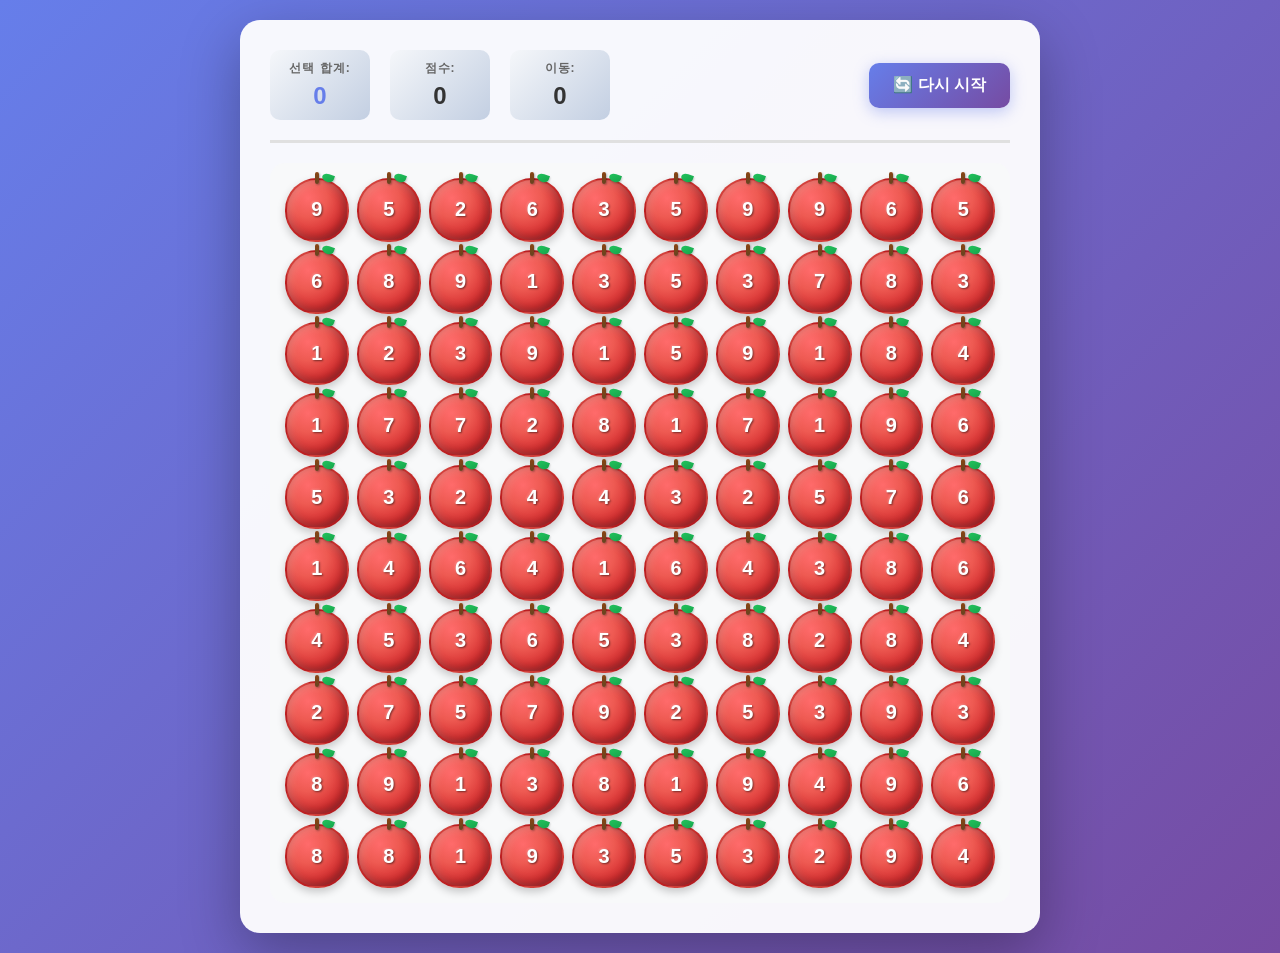
==== index.html @ 29c65204 "Add files via upload" ====
<!DOCTYPE html>
<html lang="ko">
<head>
    <meta charset="UTF-8">
    <meta name="viewport" content="width=device-width, initial-scale=1.0">
    <title>사과 게임 - Apple Number Game</title>
    <link rel="stylesheet" href="styles.css">
</head>
<body>
    <div id="game-container">
        <div id="game-header">
            <div class="info-panel">
                <div id="selection-sum" class="info-item">
                    <span class="info-label">선택 합계:</span>
                    <span id="sum-value" class="info-value">0</span>
                </div>
                <div id="score-display" class="info-item">
                    <span class="info-label">점수:</span>
                    <span id="score-value" class="info-value">0</span>
                </div>
                <div id="moves-display" class="info-item">
                    <span class="info-label">이동:</span>
                    <span id="moves-value" class="info-value">0</span>
                </div>
            </div>
            <button id="restart-button">🔄 다시 시작</button>
        </div>
        <div id="game-grid"></div>
    </div>
    <script src="game.js"></script>
</body>
</html>
---- styles.css ----
* {
    margin: 0;
    padding: 0;
    box-sizing: border-box;
}

body {
    font-family: 'Segoe UI', Tahoma, Geneva, Verdana, sans-serif;
    background: linear-gradient(135deg, #667eea 0%, #764ba2 100%);
    min-height: 100vh;
    display: flex;
    justify-content: center;
    align-items: center;
    padding: 20px;
}

#game-container {
    background: rgba(255, 255, 255, 0.95);
    border-radius: 20px;
    padding: 30px;
    box-shadow: 0 20px 60px rgba(0, 0, 0, 0.3);
    max-width: 800px;
    width: 100%;
}

#game-header {
    display: flex;
    justify-content: space-between;
    align-items: center;
    margin-bottom: 20px;
    padding-bottom: 20px;
    border-bottom: 3px solid #e0e0e0;
}

.info-panel {
    display: flex;
    gap: 20px;
    flex-wrap: wrap;
}

.info-item {
    display: flex;
    flex-direction: column;
    align-items: center;
    padding: 10px 15px;
    background: linear-gradient(135deg, #f5f7fa 0%, #c3cfe2 100%);
    border-radius: 10px;
    min-width: 100px;
}

.info-label {
    font-size: 12px;
    color: #666;
    font-weight: 600;
    text-transform: uppercase;
    letter-spacing: 1px;
    margin-bottom: 5px;
}

.info-value {
    font-size: 24px;
    font-weight: bold;
    color: #333;
}

#selection-sum .info-value {
    color: #667eea;
    transition: all 0.3s ease;
}

#selection-sum.sum-valid .info-value {
    color: #10b981;
    transform: scale(1.1);
}

#selection-sum.sum-invalid .info-value {
    color: #ef4444;
}

#restart-button {
    padding: 12px 24px;
    font-size: 16px;
    font-weight: 600;
    background: linear-gradient(135deg, #667eea 0%, #764ba2 100%);
    color: white;
    border: none;
    border-radius: 10px;
    cursor: pointer;
    transition: all 0.3s ease;
    box-shadow: 0 4px 15px rgba(102, 126, 234, 0.4);
}

#restart-button:hover {
    transform: translateY(-2px);
    box-shadow: 0 6px 20px rgba(102, 126, 234, 0.6);
}

#restart-button:active {
    transform: translateY(0);
}

#game-grid {
    display: grid;
    grid-template-columns: repeat(10, 1fr);
    gap: 8px;
    background: #f8f9fa;
    padding: 15px;
    border-radius: 15px;
    user-select: none;
}

.apple {
    aspect-ratio: 1;
    display: flex;
    align-items: center;
    justify-content: center;
    position: relative;
    cursor: pointer;
    border-radius: 50% 50% 48% 48%;
    background: radial-gradient(circle at 35% 30%, #ff6b6b, #ee5a52, #d63031, #a71d2a);
    box-shadow: 
        inset -3px -3px 10px rgba(0, 0, 0, 0.3),
        inset 3px 3px 10px rgba(255, 255, 255, 0.2),
        0 4px 8px rgba(0, 0, 0, 0.2);
    transition: all 0.2s ease;
    border: 2px solid rgba(139, 0, 0, 0.3);
}

.apple::before {
    content: '';
    position: absolute;
    top: -8px;
    left: 50%;
    transform: translateX(-50%);
    width: 4px;
    height: 12px;
    background: linear-gradient(to bottom, #8b4513, #654321);
    border-radius: 2px;
    box-shadow: 1px 1px 2px rgba(0, 0, 0, 0.3);
}

.apple::after {
    content: '';
    position: absolute;
    top: -6px;
    left: 58%;
    width: 12px;
    height: 8px;
    background: linear-gradient(135deg, #22c55e, #16a34a);
    border-radius: 50% 0 50% 50%;
    transform: rotate(20deg);
    box-shadow: 1px 1px 2px rgba(0, 0, 0, 0.2);
}

.apple-number {
    font-size: 20px;
    font-weight: bold;
    color: white;
    text-shadow: 
        1px 1px 2px rgba(0, 0, 0, 0.5),
        -1px -1px 2px rgba(255, 255, 255, 0.2);
    z-index: 1;
}

.apple:hover {
    transform: scale(1.05);
    box-shadow: 
        inset -3px -3px 10px rgba(0, 0, 0, 0.3),
        inset 3px 3px 10px rgba(255, 255, 255, 0.2),
        0 6px 12px rgba(0, 0, 0, 0.3);
}

.apple.selected {
    background: radial-gradient(circle at 35% 30%, #ffd93d, #ffb800, #ff8c00, #ff6b00);
    border: 3px solid #fff700;
    box-shadow: 
        inset -3px -3px 10px rgba(0, 0, 0, 0.2),
        inset 3px 3px 10px rgba(255, 255, 255, 0.3),
        0 0 20px rgba(255, 215, 0, 0.8);
    transform: scale(1.05);
}

.apple.removing {
    animation: removeApple 0.5s ease-out forwards;
}

@keyframes removeApple {
    0% {
        transform: scale(1);
        opacity: 1;
    }
    50% {
        transform: scale(1.2) rotate(10deg);
        opacity: 0.7;
    }
    100% {
        transform: scale(0);
        opacity: 0;
    }
}

.apple.appearing {
    animation: appearApple 0.4s ease-out;
}

@keyframes appearApple {
    0% {
        transform: scale(0);
        opacity: 0;
    }
    50% {
        transform: scale(1.1);
    }
    100% {
        transform: scale(1);
        opacity: 1;
    }
}

@media (max-width: 768px) {
    #game-container {
        padding: 20px;
    }
    
    #game-header {
        flex-direction: column;
        gap: 15px;
    }
    
    .info-panel {
        justify-content: center;
        gap: 10px;
    }
    
    .info-item {
        min-width: 80px;
        padding: 8px 12px;
    }
    
    .info-value {
        font-size: 20px;
    }
    
    #game-grid {
        gap: 6px;
        padding: 10px;
    }
    
    .apple-number {
        font-size: 16px;
    }
}

@media (max-width: 480px) {
    #game-grid {
        gap: 4px;
        padding: 8px;
    }
    
    .apple-number {
        font-size: 14px;
    }
}
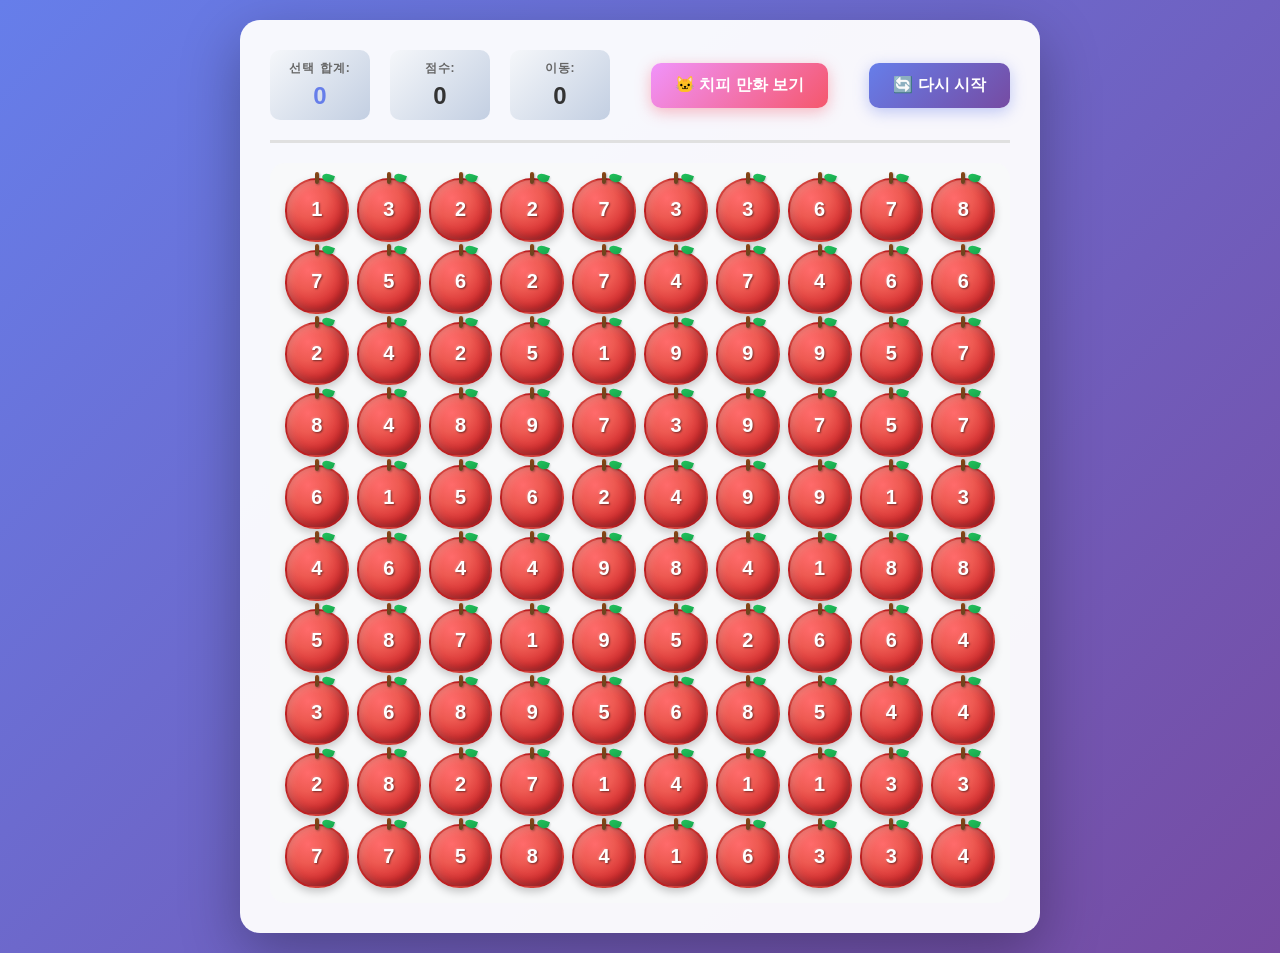
==== commit a87608d6: "Add Chipi comic page and navigation link" ====
--- a/index.html
+++ b/index.html
@@ -23,7 +23,8 @@
                     <span id="moves-value" class="info-value">0</span>
                 </div>
             </div>
-            <button id="restart-button">🔄 다시 시작</button>
+            <a href="comic.html" id="comic-link">🐱 치피 만화 보기</a>
+        <button id="restart-button">🔄 다시 시작</button>
         </div>
         <div id="game-grid"></div>
     </div>
--- a/styles.css
+++ b/styles.css
@@ -75,6 +75,25 @@
 
 #selection-sum.sum-invalid .info-value {
     color: #ef4444;
+}
+
+#comic-link {
+    padding: 12px 24px;
+    font-size: 16px;
+    font-weight: 600;
+    background: linear-gradient(135deg, #f093fb 0%, #f5576c 100%);
+    color: white;
+    border: none;
+    border-radius: 10px;
+    cursor: pointer;
+    text-decoration: none;
+    transition: all 0.3s ease;
+    box-shadow: 0 4px 15px rgba(245, 87, 108, 0.4);
+}
+
+#comic-link:hover {
+    transform: translateY(-2px);
+    box-shadow: 0 6px 20px rgba(245, 87, 108, 0.6);
 }
 
 #restart-button {
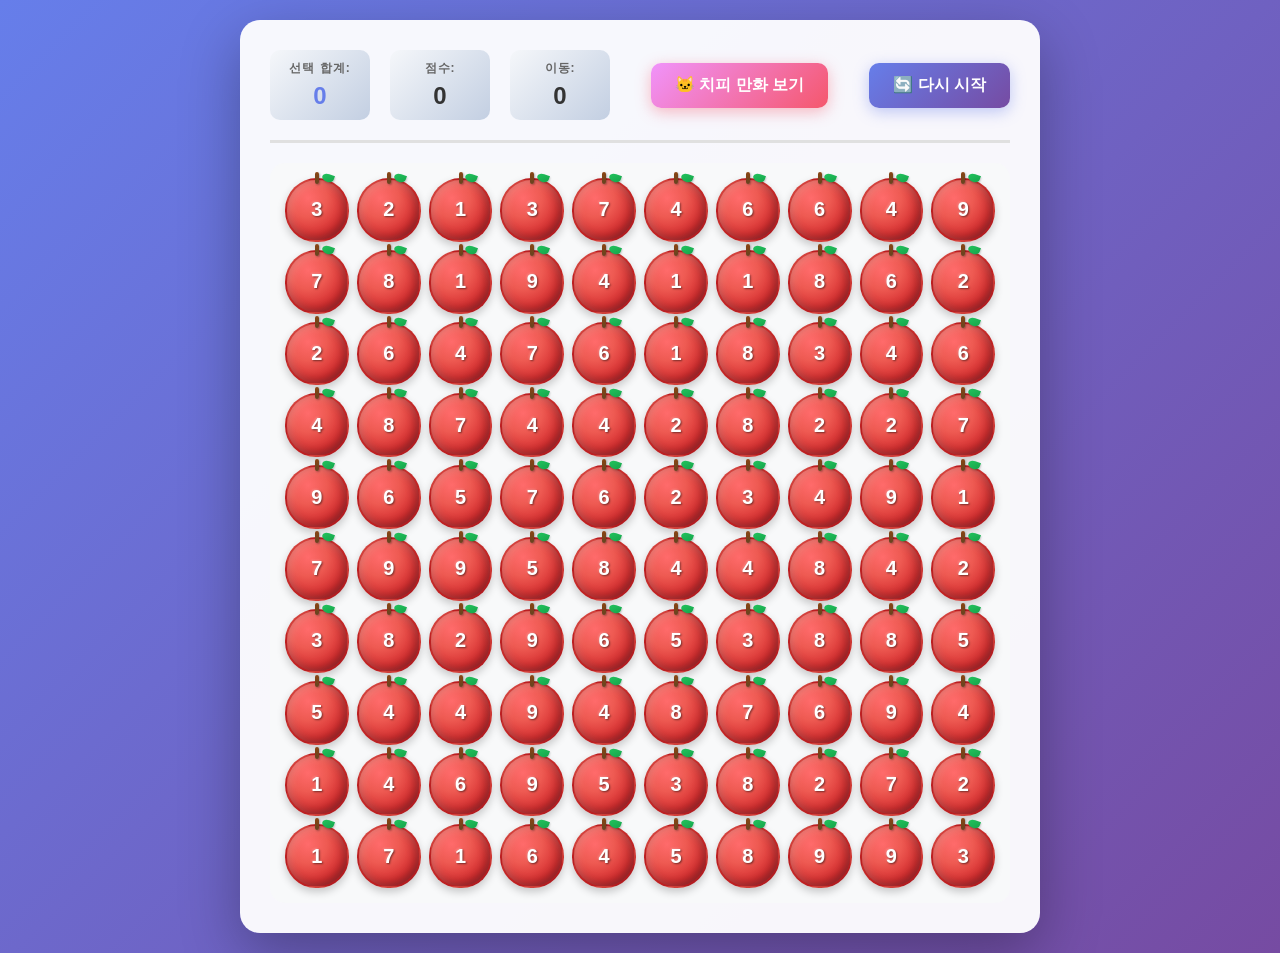
==== commit 2a0182d3: "Fix indentation in index.html" ====
--- a/index.html
+++ b/index.html
@@ -24,7 +24,7 @@
                 </div>
             </div>
             <a href="comic.html" id="comic-link">🐱 치피 만화 보기</a>
-        <button id="restart-button">🔄 다시 시작</button>
+            <button id="restart-button">🔄 다시 시작</button>
         </div>
         <div id="game-grid"></div>
     </div>
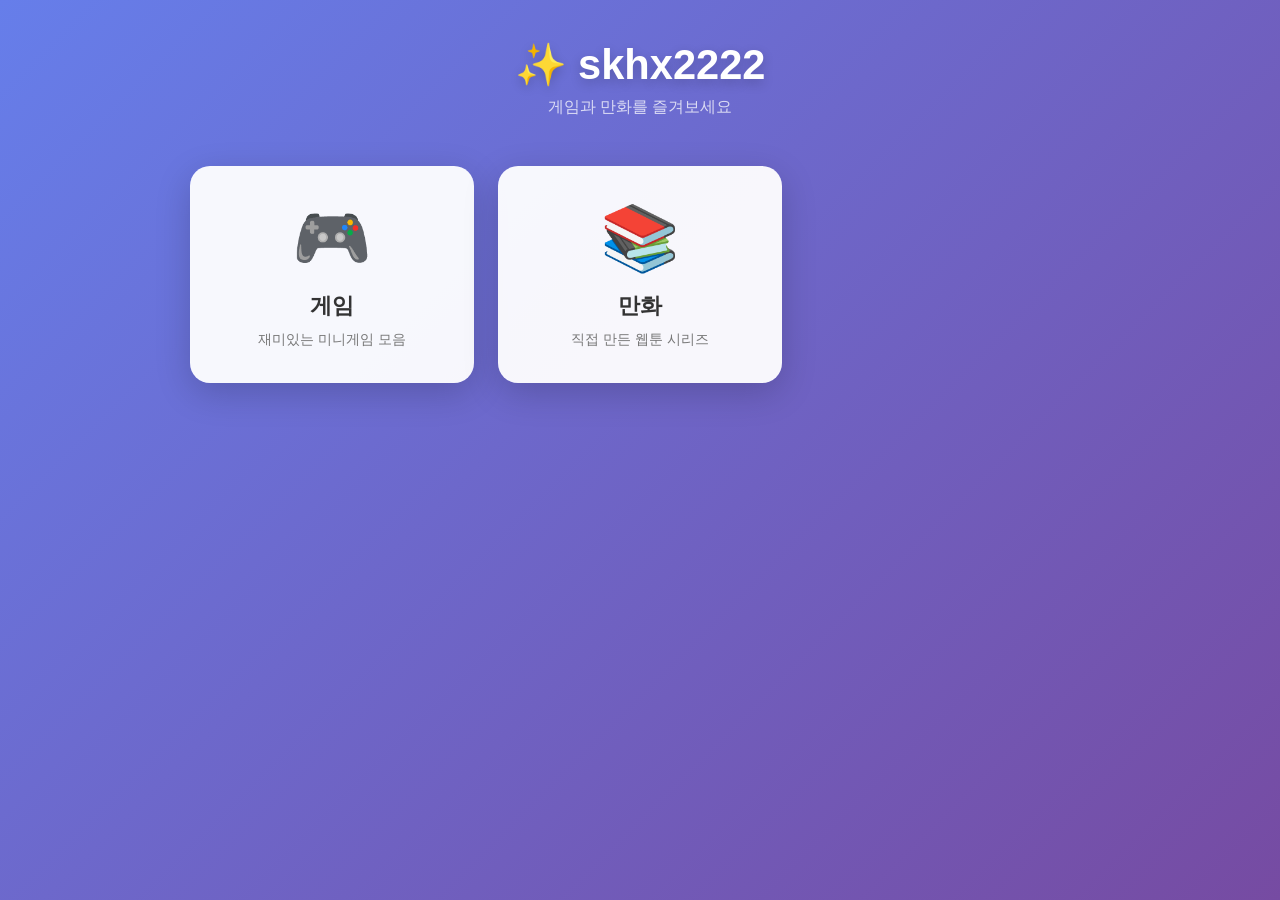
==== commit 81893c2b: "feat: restructure site with main menu, games and comics sections" ====
--- a/index.html
+++ b/index.html
@@ -3,31 +3,81 @@
 <head>
     <meta charset="UTF-8">
     <meta name="viewport" content="width=device-width, initial-scale=1.0">
-    <title>사과 게임 - Apple Number Game</title>
-    <link rel="stylesheet" href="styles.css">
+    <title>skhx2222의 홈페이지</title>
+    <link rel="stylesheet" href="shared.css">
+    <style>
+        .site-header {
+            text-align: center;
+            margin-bottom: 48px;
+        }
+        .site-title {
+            font-size: 2.6rem;
+            font-weight: 800;
+            color: white;
+            text-shadow: 0 4px 12px rgba(0,0,0,0.2);
+            margin-bottom: 8px;
+        }
+        .site-subtitle {
+            font-size: 1rem;
+            color: rgba(255,255,255,0.75);
+        }
+        .main-grid {
+            display: grid;
+            grid-template-columns: repeat(auto-fill, minmax(260px, 1fr));
+            gap: 24px;
+        }
+        .main-card {
+            display: flex;
+            flex-direction: column;
+            align-items: center;
+            background: rgba(255,255,255,0.95);
+            border-radius: 20px;
+            padding: 40px 24px 32px;
+            text-decoration: none;
+            box-shadow: 0 10px 35px rgba(0,0,0,0.18);
+            transition: transform 0.25s ease, box-shadow 0.25s ease;
+            text-align: center;
+        }
+        .main-card:hover {
+            transform: translateY(-8px);
+            box-shadow: 0 20px 50px rgba(0,0,0,0.28);
+        }
+        .main-card-icon {
+            font-size: 4rem;
+            margin-bottom: 20px;
+            line-height: 1;
+        }
+        .main-card-title {
+            font-size: 1.4rem;
+            font-weight: 700;
+            color: #333;
+            margin-bottom: 8px;
+        }
+        .main-card-desc {
+            font-size: 0.9rem;
+            color: #777;
+            line-height: 1.5;
+        }
+    </style>
 </head>
 <body>
-    <div id="game-container">
-        <div id="game-header">
-            <div class="info-panel">
-                <div id="selection-sum" class="info-item">
-                    <span class="info-label">선택 합계:</span>
-                    <span id="sum-value" class="info-value">0</span>
-                </div>
-                <div id="score-display" class="info-item">
-                    <span class="info-label">점수:</span>
-                    <span id="score-value" class="info-value">0</span>
-                </div>
-                <div id="moves-display" class="info-item">
-                    <span class="info-label">이동:</span>
-                    <span id="moves-value" class="info-value">0</span>
-                </div>
-            </div>
-            <a href="comic.html" id="comic-link">🐱 치피 만화 보기</a>
-            <button id="restart-button">🔄 다시 시작</button>
+    <div class="page-wrapper">
+        <header class="site-header">
+            <div class="site-title">✨ skhx2222</div>
+            <div class="site-subtitle">게임과 만화를 즐겨보세요</div>
+        </header>
+        <div class="main-grid">
+            <a href="games/" class="main-card">
+                <div class="main-card-icon">🎮</div>
+                <div class="main-card-title">게임</div>
+                <div class="main-card-desc">재미있는 미니게임 모음</div>
+            </a>
+            <a href="comics/" class="main-card">
+                <div class="main-card-icon">📚</div>
+                <div class="main-card-title">만화</div>
+                <div class="main-card-desc">직접 만든 웹툰 시리즈</div>
+            </a>
         </div>
-        <div id="game-grid"></div>
     </div>
-    <script src="game.js"></script>
 </body>
 </html>
--- a/shared.css
+++ b/shared.css
@@ -0,0 +1,116 @@
+* {
+    margin: 0;
+    padding: 0;
+    box-sizing: border-box;
+}
+
+body {
+    font-family: 'Segoe UI', Tahoma, Geneva, Verdana, sans-serif;
+    background: linear-gradient(135deg, #667eea 0%, #764ba2 100%);
+    min-height: 100vh;
+    padding: 40px 20px;
+}
+
+.page-wrapper {
+    max-width: 900px;
+    margin: 0 auto;
+}
+
+/* Breadcrumb */
+.breadcrumb {
+    display: flex;
+    align-items: center;
+    gap: 8px;
+    margin-bottom: 28px;
+    font-size: 14px;
+    color: rgba(255, 255, 255, 0.8);
+}
+
+.breadcrumb a {
+    color: rgba(255, 255, 255, 0.85);
+    text-decoration: none;
+    font-weight: 500;
+    transition: color 0.2s;
+}
+
+.breadcrumb a:hover {
+    color: white;
+    text-decoration: underline;
+}
+
+.breadcrumb span:not(a) {
+    color: rgba(255, 255, 255, 0.5);
+}
+
+/* Page title */
+.page-title {
+    font-size: 2rem;
+    font-weight: 700;
+    color: white;
+    margin-bottom: 32px;
+    text-shadow: 0 2px 8px rgba(0, 0, 0, 0.2);
+}
+
+/* Card grid */
+.card-grid {
+    display: grid;
+    grid-template-columns: repeat(auto-fill, minmax(240px, 1fr));
+    gap: 20px;
+}
+
+.card {
+    display: flex;
+    flex-direction: column;
+    background: rgba(255, 255, 255, 0.95);
+    border-radius: 16px;
+    overflow: hidden;
+    text-decoration: none;
+    box-shadow: 0 8px 30px rgba(0, 0, 0, 0.15);
+    transition: transform 0.25s ease, box-shadow 0.25s ease;
+}
+
+.card:hover {
+    transform: translateY(-6px);
+    box-shadow: 0 16px 40px rgba(0, 0, 0, 0.25);
+}
+
+.card-icon {
+    display: flex;
+    align-items: center;
+    justify-content: center;
+    font-size: 3rem;
+    padding: 32px 20px 20px;
+    background: linear-gradient(135deg, #f5f7fa 0%, #c3cfe2 100%);
+    line-height: 1;
+}
+
+.card-body {
+    padding: 20px;
+}
+
+.card-title {
+    font-size: 1.15rem;
+    font-weight: 700;
+    color: #333;
+    margin-bottom: 6px;
+}
+
+.card-desc {
+    font-size: 0.9rem;
+    color: #666;
+    line-height: 1.5;
+}
+
+@media (max-width: 480px) {
+    body {
+        padding: 24px 16px;
+    }
+
+    .page-title {
+        font-size: 1.5rem;
+    }
+
+    .card-grid {
+        grid-template-columns: 1fr;
+    }
+}
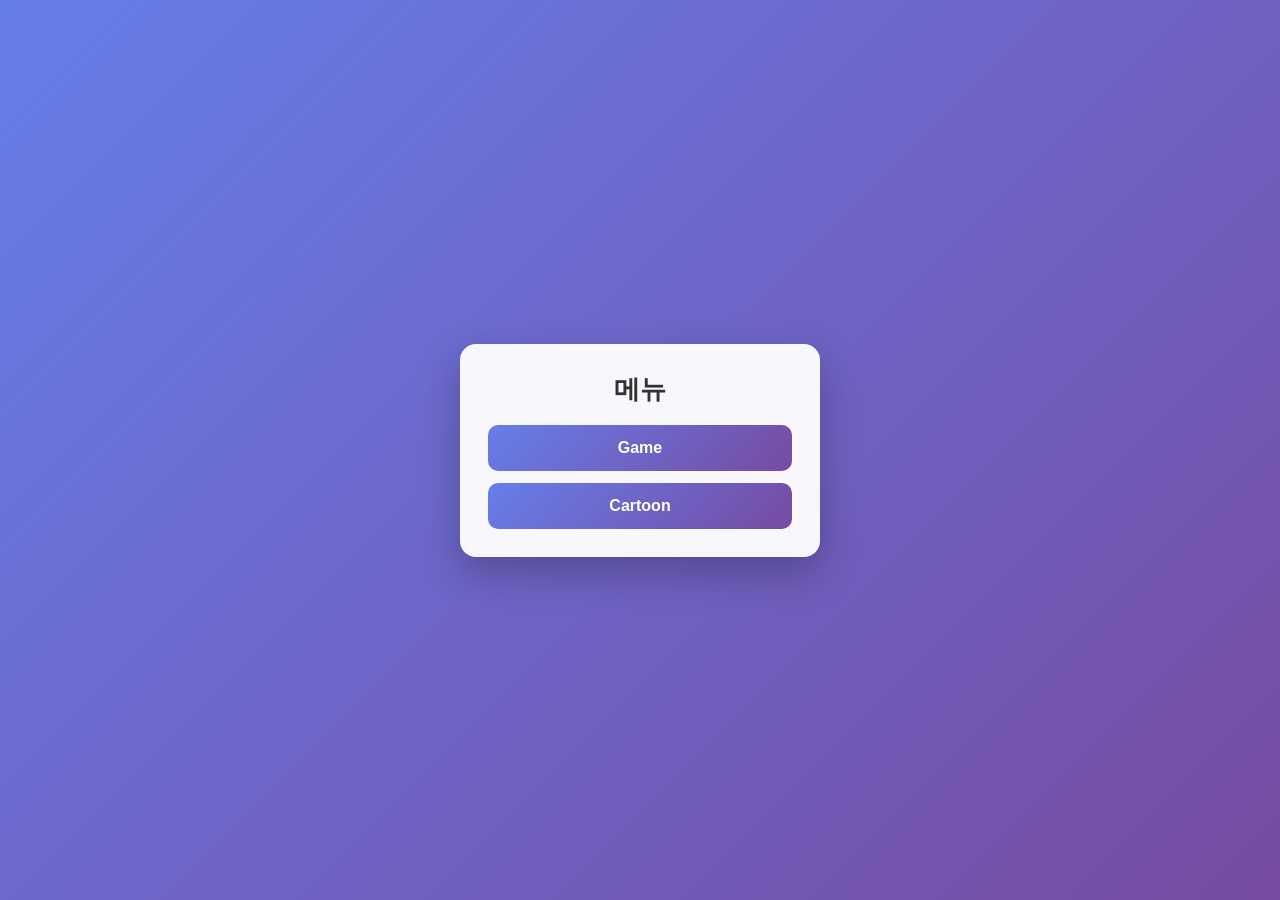
==== commit fec97458: "Create menu landing page with game and cartoon routes Co-authored-by: Copilot App <223556219+Copilot" ====
--- a/index.html
+++ b/index.html
@@ -3,80 +3,67 @@
 <head>
     <meta charset="UTF-8">
     <meta name="viewport" content="width=device-width, initial-scale=1.0">
-    <title>skhx2222의 홈페이지</title>
-    <link rel="stylesheet" href="shared.css">
+    <title>메뉴 페이지</title>
     <style>
-        .site-header {
-            text-align: center;
-            margin-bottom: 48px;
+        * {
+            margin: 0;
+            padding: 0;
+            box-sizing: border-box;
         }
-        .site-title {
-            font-size: 2.6rem;
-            font-weight: 800;
-            color: white;
-            text-shadow: 0 4px 12px rgba(0,0,0,0.2);
-            margin-bottom: 8px;
+
+        body {
+            font-family: 'Segoe UI', Tahoma, Geneva, Verdana, sans-serif;
+            background: linear-gradient(135deg, #667eea 0%, #764ba2 100%);
+            min-height: 100vh;
+            display: flex;
+            justify-content: center;
+            align-items: center;
+            padding: 20px;
         }
-        .site-subtitle {
-            font-size: 1rem;
-            color: rgba(255,255,255,0.75);
-        }
-        .main-grid {
-            display: grid;
-            grid-template-columns: repeat(auto-fill, minmax(260px, 1fr));
-            gap: 24px;
-        }
-        .main-card {
-            display: flex;
-            flex-direction: column;
-            align-items: center;
-            background: rgba(255,255,255,0.95);
-            border-radius: 20px;
-            padding: 40px 24px 32px;
-            text-decoration: none;
-            box-shadow: 0 10px 35px rgba(0,0,0,0.18);
-            transition: transform 0.25s ease, box-shadow 0.25s ease;
+
+        .menu-container {
+            background: rgba(255, 255, 255, 0.95);
+            border-radius: 16px;
+            padding: 28px;
+            width: 100%;
+            max-width: 360px;
+            box-shadow: 0 16px 40px rgba(0, 0, 0, 0.25);
             text-align: center;
         }
-        .main-card:hover {
-            transform: translateY(-8px);
-            box-shadow: 0 20px 50px rgba(0,0,0,0.28);
+
+        h1 {
+            margin-bottom: 18px;
+            color: #333;
+            font-size: 26px;
         }
-        .main-card-icon {
-            font-size: 4rem;
-            margin-bottom: 20px;
-            line-height: 1;
+
+        .menu-links {
+            display: grid;
+            gap: 12px;
         }
-        .main-card-title {
-            font-size: 1.4rem;
-            font-weight: 700;
-            color: #333;
-            margin-bottom: 8px;
+
+        .menu-link {
+            display: block;
+            text-decoration: none;
+            font-weight: 600;
+            color: #fff;
+            background: linear-gradient(135deg, #667eea 0%, #764ba2 100%);
+            border-radius: 10px;
+            padding: 14px 16px;
+            transition: transform 0.2s ease;
         }
-        .main-card-desc {
-            font-size: 0.9rem;
-            color: #777;
-            line-height: 1.5;
+
+        .menu-link:hover {
+            transform: translateY(-2px);
         }
     </style>
 </head>
 <body>
-    <div class="page-wrapper">
-        <header class="site-header">
-            <div class="site-title">✨ skhx2222</div>
-            <div class="site-subtitle">게임과 만화를 즐겨보세요</div>
-        </header>
-        <div class="main-grid">
-            <a href="games/" class="main-card">
-                <div class="main-card-icon">🎮</div>
-                <div class="main-card-title">게임</div>
-                <div class="main-card-desc">재미있는 미니게임 모음</div>
-            </a>
-            <a href="comics/" class="main-card">
-                <div class="main-card-icon">📚</div>
-                <div class="main-card-title">만화</div>
-                <div class="main-card-desc">직접 만든 웹툰 시리즈</div>
-            </a>
+    <div class="menu-container">
+        <h1>메뉴</h1>
+        <div class="menu-links">
+            <a class="menu-link" href="game.html">Game</a>
+            <a class="menu-link" href="cartoon.html">Cartoon</a>
         </div>
     </div>
 </body>
